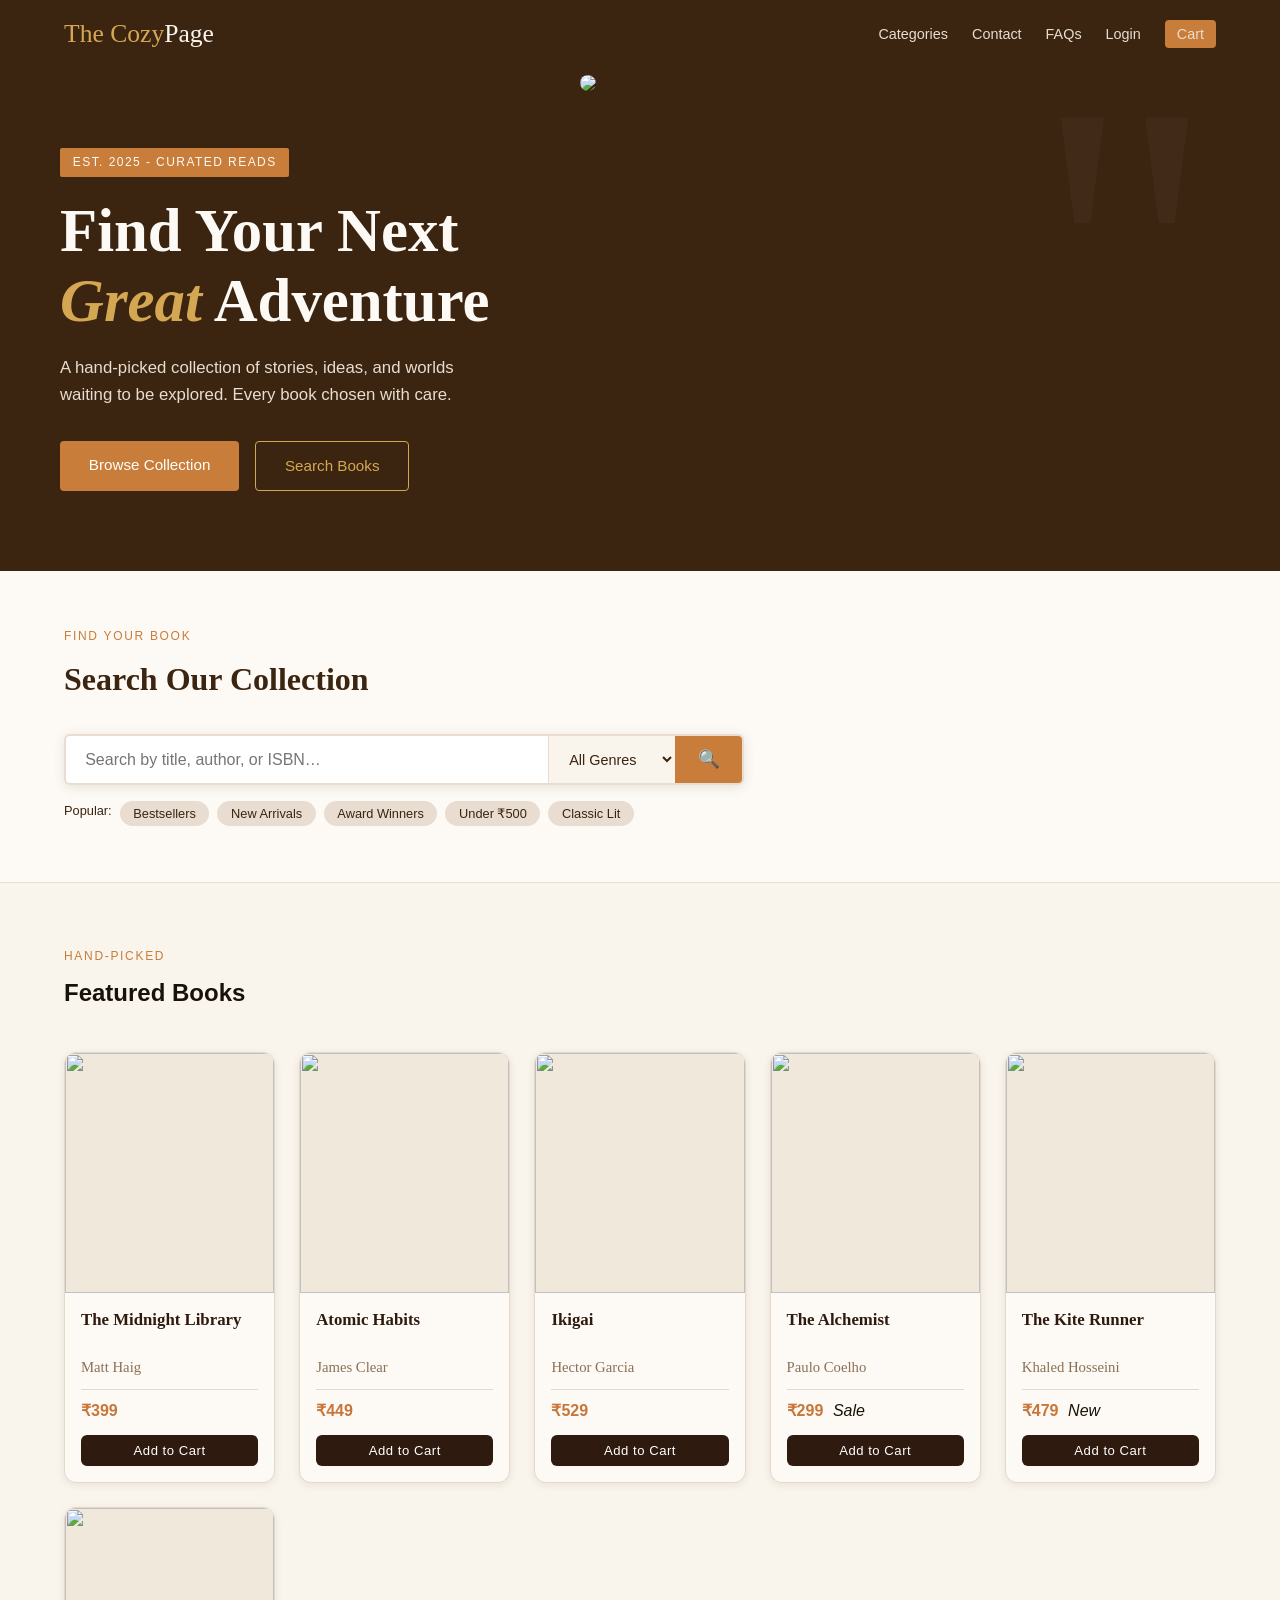
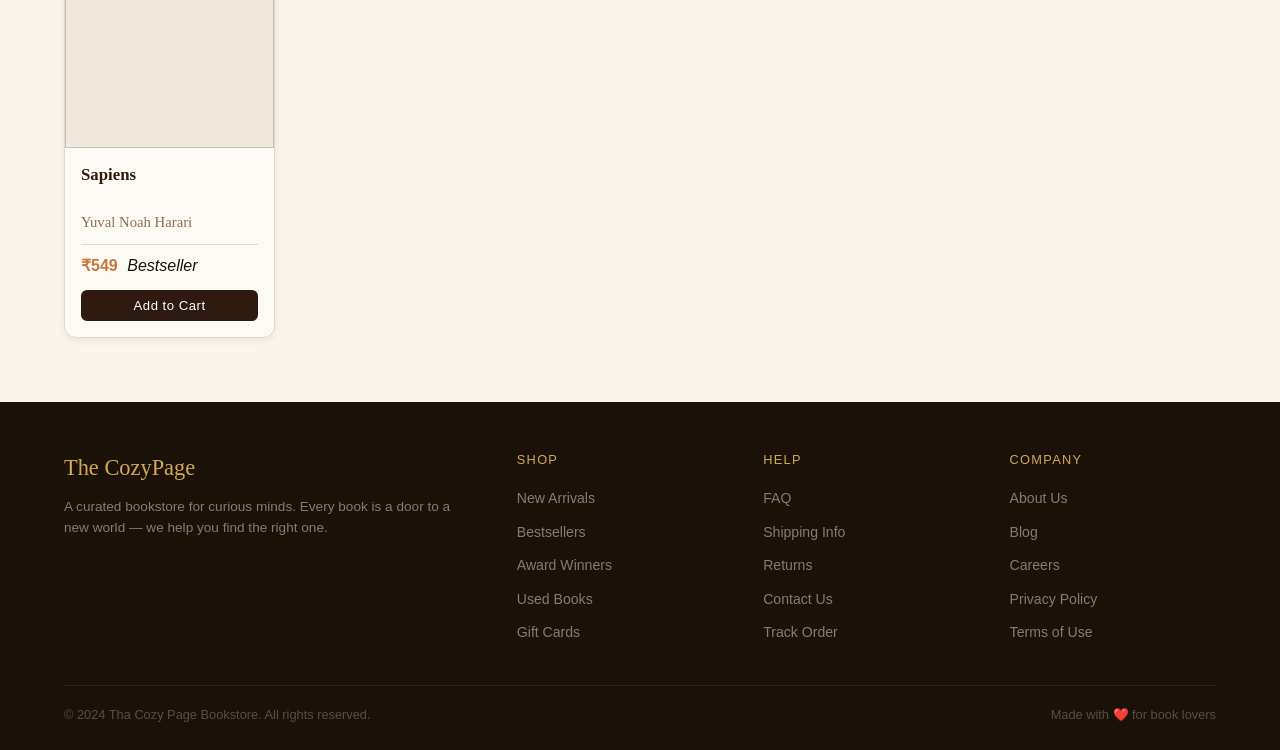
==== index.html @ 145b76ac "first commit" ====
<!DOCTYPE html>
<html lang="en">
<head>
  <meta charset="UTF-8">
  <title>The CozyPage</title>
  <link rel="stylesheet" href="styles.css">
</head>
<body>
<nav>
  <a href="index.html" class="nav-logo">The Cozy<span>Page</span></a>
  <ul class="nav-links">
    <li><a href="categories.html">Categories</a></li>
    <li><a href="contact.html">Contact</a></li>
    <li><a href="FAQs.html">FAQs</a></li>
     <li><a href="login.html">Login</a></li>
    <li><a href="cart.html" class="nav-cta">Cart</a></li>
    
  </ul>
</nav>


<section class="hero">

  <div class="hero-content">
    <span class="hero-tag">Est. 2025 - Curated Reads</span>
    <h1>Find Your Next <br><em> Great</em> Adventure</h1>
    <p>A hand-picked collection of stories, ideas, and worlds waiting to be explored. Every book chosen with care.</p>
    
    <div class="hero-btns">
      <a href="#books" class="btn-primary">Browse Collection</a>
      <a href="#search" class="btn-outline">Search Books</a>
    </div>
  </div>

  <div class="hero-image">
    <img src="https://i.pinimg.com/736x/0d/15/c9/0d15c960d82e0b0d74a51f04281f668b.jpg">
  </div>

</section>


<!-- ── SEARCH ── -->
<section id="search">
  <p class="section-label">Find Your Book</p>
  <h2>Search Our Collection</h2>
  <div class="search-bar">
    <input type="text" placeholder="Search by title, author, or ISBN…" />
    <select>
      <option value="">All Genres</option>
      <option>Fiction</option>
      <option>Non-Fiction</option>
      <option>Mystery</option>
      <option>Sci-Fi</option>
      <option>Romance</option>
      <option>Biography</option>
      <option>Self-Help</option>
      <option>Children</option>
    </select>
    <button>🔍</button>
  </div>
  <div class="search-tags">
    <span>Popular:</span>
    <button class="tag">Bestsellers</button>
    <button class="tag">New Arrivals</button>
    <button class="tag">Award Winners</button>
    <button class="tag">Under ₹500</button>
    <button class="tag">Classic Lit</button>
  </div>
</section>



    <section id="books">
  <div class="section-header">
    <div>
      <p class="section-label">Hand-Picked</p>
      <h2>Featured Books</h2>
    </div>
  </div>
  <div class="books-grid">

    <div class="book-card">
        <div class="imgbook">
      <img src="https://gyaanstore.com/cdn/shop/files/44_fd6f439d-6332-4ed7-8baf-dbf356150eab.png?v=1757535607&width=1946">
    
    </div>
      <div class="book-info">
        <h3>The Midnight Library</h3>
        <p class="author">Matt Haig</p>
        <div class="book-footer">
          <span class="price">₹399</span>
        </div>
        <button class="add-cart">Add to Cart</button>
      </div>
    </div>

    <div class="book-card">
    <div class="imgbook">
      <img src="https://gyaanstore.com/cdn/shop/files/230_2581bdfc-eb21-4ecd-b310-4f79a6f8de88.png?v=1757578371">
    </div>
      <div class="book-info">
        <h3>Atomic Habits</h3>
        <p class="author">James Clear</p>
        <div class="book-footer">
          <span class="price">₹449</span>
        </div>
        <button class="add-cart">Add to Cart</button>
      </div>
    </div>

    <div class="book-card">
       <div class="imgbook">
         <img src="https://gyaanstore.com/cdn/shop/files/234_aaa800ec-5535-4c1e-856a-e003ddf332e5.png?v=1757578335&width=1920">
       </div>
      <div class="book-info">
        <h3>Ikigai</h3>
        
        <p class="author">Hector Garcia</p>
        <div class="book-footer">
          <span class="price">₹529</span>
        </div>
        <button class="add-cart">Add to Cart</button>
      </div>
    </div>

    <div class="book-card">
       <div class="imgbook">
          <img src="https://gyaanstore.com/cdn/shop/files/79_d65ac26c-c257-4756-9b57-41b7d00dacd4.png?v=1757578184&width=1920">
       </div>
      <div class="book-info">
        <h3>The Alchemist</h3>
        <p class="author">Paulo Coelho</p>
        <div class="book-footer">
          <span class="price">₹299</span>
          <span class="badge badge-sale"><i>Sale</i></span>
        </div>
        <button class="add-cart">Add to Cart</button>
      </div>
    </div>

    <div class="book-card">
       <div class="imgbook">
        <img src="https://gyaanstore.com/cdn/shop/files/8_c06b38c0-1517-4685-9bf2-86941a7de9e8.png?v=1757578262">
        </div>
      <div class="book-info">
        <h3>The Kite Runner</h3>
        <p class="author">Khaled Hosseini</p>
        <div class="book-footer">
          <span class="price">₹479</span>
          <span class="badge badge-new"><i>New</i></span>
        </div>
        <button class="add-cart">Add to Cart</button>
      </div>
    </div>

    <div class="book-card">
      <div class="imgbook">
       
      <img src="https://gyaanstore.com/cdn/shop/files/223_6f5f1366-21a9-49a7-9c76-a834d90d28a9.png?v=1757578244&width=1920">
      </div>
      <div class="book-info">
        <h3>Sapiens</h3>
        <p class="author">Yuval Noah Harari</p>
        <div class="book-footer">
          <span class="price">₹549</span>
          <span class="badge badge-best"><i>Bestseller</i></span>
        </div>
        <button class="add-cart">Add to Cart</button>
      </div>
    </div>
  </div>
</section>
  </div>
</section>

<script src="index.js"></script>
</body>
<footer>
  <div class="footer-grid">
    <div class="footer-brand">
      <div class="logo">The CozyPage</div>
      <p>A curated bookstore for curious minds. Every book is a door to a new world — we help you find the right one.</p>
    </div>
    <div class="footer-col">
      <h4>Shop</h4>
      <ul>
        <li><a href="#">New Arrivals</a></li>
        <li><a href="#">Bestsellers</a></li>
        <li><a href="#">Award Winners</a></li>
        <li><a href="#">Used Books</a></li>
        <li><a href="#">Gift Cards</a></li>
      </ul>
    </div>
    <div class="footer-col">
      <h4>Help</h4>
      <ul>
        <li><a href="FAQs.html">FAQ</a></li>
        <li><a href="#">Shipping Info</a></li>
        <li><a href="#">Returns</a></li>
        <li><a href="contact.html">Contact Us</a></li>
        <li><a href="#">Track Order</a></li>
      </ul>
    </div>
    <div class="footer-col">
      <h4>Company</h4>
      <ul>
        <li><a href="#">About Us</a></li>
        <li><a href="#">Blog</a></li>
        <li><a href="#">Careers</a></li>
        <li><a href="#">Privacy Policy</a></li>
        <li><a href="#">Terms of Use</a></li>
      </ul>
    </div>
  </div>
  <div class="footer-bottom">
    <span>©️ 2024 Tha Cozy Page Bookstore. All rights reserved.</span>
    <span>Made with ❤️ for book lovers</span>
  </div>
</footer>
</html>
---- styles.css ----
/* RESET */

* {
  box-sizing: border-box;
  margin: 0;
  padding: 0;
}
body {
  background: #f9f4ec;
  color: #1a1208;
  font-family: 'DM Sans', sans-serif;
  line-height: 1.6;
}
/* cart,index page */
#books { 
  padding: 4rem 5%; 
}
.books-grid { 
  display: grid; 
  grid-template-columns: repeat(auto-fill,minmax(185px, 1fr)); 
  gap: 1.5rem; 
}

.book-card { 
  background: #fdfaf5; 
  border-radius: 12px; 
  border: 1px solid #e5d8c8; 
  overflow: hidden; 
  display: flex; 
  flex-direction: column; 
  transition: transform 0.25s ease,box-shadow 0.25s ease; 
  box-shadow:  0 2px 8px rgba(44,20,8,.08); 
}
.book-card:hover { 
  transform: translateY(-6px); 
  box-shadow:  0 6px 24px rgba(44,20,8,.12);
}
.imgbook { 
  width: 100%; 
  height: 240px; 
  overflow: hidden; 
  position: relative; 
  background: #f0e8da;
}
.imgbook img { 
  width: 100%; 
  height: 100%; 
  object-fit: cover; 
  object-position: top; 
  transition: transform .4s ease;
}
.book-card:hover .imgbook img { 
  transform: scale(1.06);
}
.book-tag { 
  position: absolute;
  top: 10px; 
  left: 10px; 
  font-size: .62rem; 
  font-weight: 600; 
  letter-spacing: .08em; 
  text-transform: uppercase; 
  padding: .22rem .6rem; 
  border-radius: 3px;
}
.tag-best { 
  background: #d4a84b; 
  color: #2e1a0e;
}
.tag-new  { 
  background:#7a8c6e ; 
  color: #fff; 
}
.tag-sale { 
  background: #c0392b; 
  color: #fff;
}
.book-info { 
  padding: 1rem; 
  display: flex; 
  flex-direction: column; 
  flex: 1;
}
.book-info h3 { 
  font-family: 'Cormorant Garamond', Georgia, serif; 
  font-size: 1.05rem; 
  font-weight: 600; 
  color:#2e1a0e; 
  line-height: 1.3; 
  min-height: 2.6rem; 
  margin-bottom: .3rem;
}
.author { 
  font-family: 'Dancing Script', cursive; 
  font-size: .92rem; 
  color: #8b7055; 
  margin-bottom: .6rem;
}
.book-footer { 
  margin-top: auto; 
  display: flex; 
  align-items: center; 
  gap: .6rem; 
  flex-wrap: wrap; 
  padding-top: .5rem; 
  border-top: 1px solid #e5d8c8;
}
.price { 
  font-size: 1rem; 
  font-weight: 600; 
  color: #c8763a;
}
.before-price { 
  font-size: .82rem; 
  color: #bbb; 
  text-decoration: line-through;
}
.add-cart { 
  margin-top: .7rem; 
  width: 100%; 
  padding: .52rem; 
  background:#2e1a0e;
  color: #fff; 
  border: none; 
  border-radius: 6px;
  font-size: .82rem;
  font-weight: 500; 
  letter-spacing: .04em; 
  transition: background 0.25s ease, 
  transform .15s; 
}
.add-cart:hover { 
  background: #c8763a; 
  transform: translateY(-1px);
}

/* NAV */
nav {
  background: #3b2410;
  padding: 0 5%;
  display: flex;
  align-items: center;
  justify-content: space-between;
  height: 68px;
}

.nav-logo {
  font-family: 'Playfair Display', serif;
  font-size: 1.6rem;
  color: #d4a852;
  text-decoration: none;
}

.nav-logo span {
  color: #f9f4ec;
}

.nav-links {
  list-style: none;
  display: flex;
  gap: 1.5rem;
}

.nav-links a {
  color: #e8ddd0;
  text-decoration: none;
  font-size: 0.9rem;
}

.nav-links a:hover {
  color: #d4a852;
}

.nav-cta {
  background: #c97d3a;
  padding: 6px 12px;
  border-radius: 4px;
}

/* HERO */
.hero {
      background: #3b2410;
      color:#f9f4ec;
      padding: 80px 60px;
      gap: 4rem;
      align-items: center;
      position: relative;
      overflow: hidden;
      padding-right: 420px;
      display: flex;
      justify-content: space-between;
    }

    .hero::before {
      content: '"';
      position: absolute;
      right: 5%;
      top: -2rem;
      font-family:'Playfair Display', Georgia, serif;
      font-size: 28rem;
      color: rgba(255,255,255,0.03);
      line-height: 1;
      pointer-events: none;
    }

    .hero-tag {
      display: inline-block;
      background: #c97d3a;
      color:  #fdfaf5;
      font-size: 0.75rem;
      font-weight: 500;
      letter-spacing: 0.12em;
      text-transform: uppercase;
      padding: 0.3rem 0.8rem;
      border-radius: 2px;
      margin-bottom: 1.2rem;
    }

    .hero-image{
    position:absolute;
      
      top:5px;
      right:300px;
      width:400px;
      border-radius:20px;
    
    }
    .hero-image img{
    
      width:500px;
      border-radius: 20px;
      box-shadow: 0 10 25px rgba(0,0,0,0.3);
      transition: transform 0.3s ease;

    }
    .hero-image img:hover{
      transform: scale(1.05);
    }
    .hero-content{
      flex:1;
    }
    .hero h1 {
      font-family: 'Playfair Display', Georgia, serif;
      font-size: clamp(2.4rem, 5vw, 3.8rem);
      line-height: 1.15;
      margin-bottom: 1.2rem;
      color: #fdfaf5;
      grid-column: 1;
    }

    .hero h1 em { color: #d4a852; font-style: italic; }

    .hero p {
      color:#e8ddd0;
      font-size: 1.05rem;
      max-width: 420px;
      margin-bottom: 2rem;
      font-weight: 300;
    }

    .hero-btns { display: flex; gap: 1rem; flex-wrap: wrap; }

    .btn-primary {
      background: #c97d3a;
      color:  #fdfaf5;
      padding: 0.75rem 1.8rem;
      border: none;
      border-radius: 4px;
      font-family: 'DM Sans', sans-serif;
      font-size: 0.95rem;
      font-weight: 500;
      cursor: pointer;
      text-decoration: none;
      display: inline-block;
      transition: background 0.2s, transform 0.15s;
    }
   

    .btn-primary:hover { background: #b56c2a; 
      transform: translateY(-1px);
    }

    .btn-outline {
      background: transparent;
      color: #d4a852;
      padding: 0.75rem 1.8rem;
      border: 1.5px solid #d4a852;
      border-radius: 4px;
      font-family:'DM Sans', sans-serif ;
      font-size: 0.95rem;
      cursor: pointer;
      text-decoration: none;
      display: inline-block;
      transition: background 0.2s;
    }

    .btn-outline:hover { background: rgba(212,168,82,0.12); }

.btn-primary {
  background: #c97d3a;
  color: white;
  text-decoration: none;
  border-radius: 4px;
  display: inline-block;
}

.btn-primary:hover {
  background: #b56c2a;
}


    /* ── SEARCH ── */
    #search {
      background: #fdfaf5;
      padding: 3.5rem 5%;
      border-bottom: 1px solid #e8ddd0;
    }

    .section-label {
      font-size: 0.75rem;
      font-weight: 500;
      letter-spacing: 0.14em;
      text-transform: uppercase;
      color: #c97d3a;
      margin-bottom: 0.5rem;
    }

    #search h2 {
      font-family: 'Playfair Display', Georgia, serif;
      font-size: 2rem;
      color: #3b2410;
      margin-bottom: 1.8rem;
    }

    .search-bar {
      display: flex;
      max-width: 680px;
      border: 2px solid #e8ddd0;
      border-radius: 6px;
      overflow: hidden;
      background: #fff;
      box-shadow: 0 2px 12px rgba(58, 36, 16, 0.12);
      transition: border-color 0.2s;
    }

    .search-bar:focus-within { border-color: #c97d3a; }

    .search-bar input {
      flex: 1;
      border: none;
      outline: none;
      padding: 0.9rem 1.2rem;
      font-family:'DM Sans', sans-serif;
      font-size: 1rem;
      color: #1a1208;
      background: transparent;
    }

    .search-bar select {
      border: none;
      border-left: 1px solid #e8ddd0;
      outline: none;
      padding: 0 1rem;
      font-family: 'DM Sans', sans-serif;
      font-size: 0.9rem;
      color: #3b2410;
      background: #f9f4ec;
      cursor: pointer;
    }

    .search-bar button {
      background: #c97d3a;
      color: #fff;
      border: none;
      padding: 0 1.4rem;
      font-size: 1.1rem;
      cursor: pointer;
      transition: background 0.2s;
    }

    .search-bar button:hover { background: #b56c2a; }

    .search-tags {
      margin-top: 1rem;
      display: flex;
      gap: 0.5rem;
      flex-wrap: wrap;
    }

    .search-tags span {
      font-size: 0.8rem;
      color: #3b2410;
      font-weight: 300;
    }

    .tag {
      background: #e8ddd0;
      border: none;
      padding: 0.3rem 0.85rem;
      border-radius: 20px;
      font-size: 0.8rem;
      color: #3b2410;
      cursor: pointer;
      font-family:'DM Sans', sans-serif;
      transition: background 0.2s;
    }

    .tag:hover { background: #c97d3a; color: #fff;
    }


/* featured books */
    .section-header {
      display: flex;
      justify-content: space-between;
      align-items: flex-end;
      margin-bottom: 2.5rem;
    }


/* footer */
    footer {
      background: #1a1208;
      color: #e8ddd0;
      padding: 3rem 5% 1.5rem;
    }

    .footer-grid {
      display: grid;
      grid-template-columns: 2fr 1fr 1fr 1fr;
      gap: 2.5rem;
      margin-bottom: 2rem;
    }

    .footer-brand .logo {
      font-family: 'Playfair Display', Georgia, serif;
      font-size: 1.4rem;
      color: #d4a852;
      margin-bottom: 0.6rem;
    }

    .footer-brand p {
      font-size: 0.85rem;
      font-weight: 300;
      color: #8a7a6a;
      line-height: 1.6;
    }

    .footer-col h4 {
      font-size: 0.8rem;
      font-weight: 500;
      letter-spacing: 0.1em;
      text-transform: uppercase;
      color: #d4a852;
      margin-bottom: 0.9rem;
    }

    .footer-col ul { list-style: none; }

    .footer-col ul li { margin-bottom: 0.5rem; }

    .footer-col ul li a {
      color: #8a7a6a;
      text-decoration: none;
      font-size: 0.88rem;
      font-weight: 300;
      transition: color 0.2s;
    }

    .footer-col ul li a:hover { color: #e8ddd0; }

    .footer-bottom {
      border-top: 1px solid rgba(255,255,255,0.07);
      padding-top: 1.2rem;
      display: flex;
      justify-content: space-between;
      align-items: center;
      font-size: 0.8rem;
      color: #5a4e44;
    }

/* hero page of faqs,contact */


.page-hero {
  background:#2e1a0e;
  padding: 4rem 5%;
  color: #f7f1e8;
}
.page-hero h1 {
  font-family:'Cormorant Garamond', Georgia, serif;
  font-size: clamp(2rem, 4vw, 3rem);
  font-weight: 600;
  margin-bottom: .6rem;
  color: #fdfaf5;
}

.page-hero p {
  color: #c0b5a8;
  font-weight: 300;
  max-width: 520px;
}
.page-hero a {
  color: #d4a84b;
  text-decoration: underline;
}
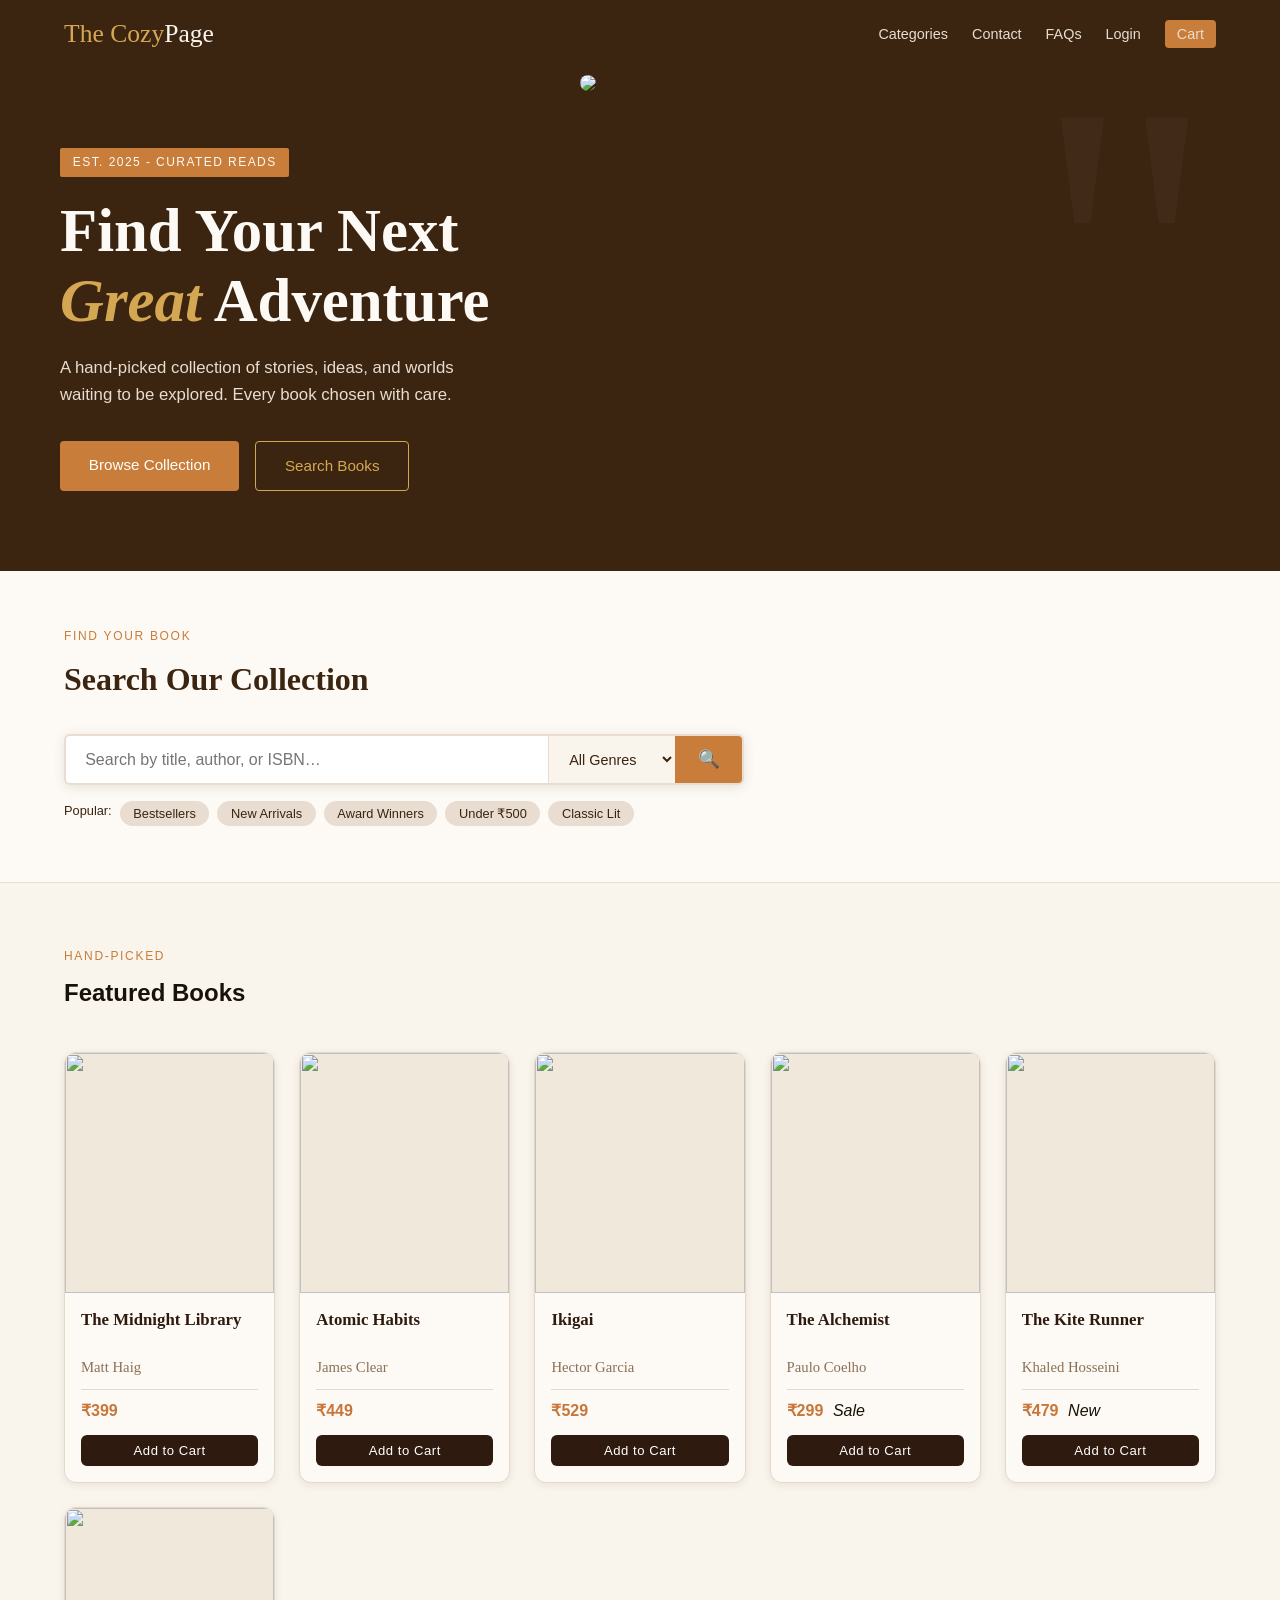
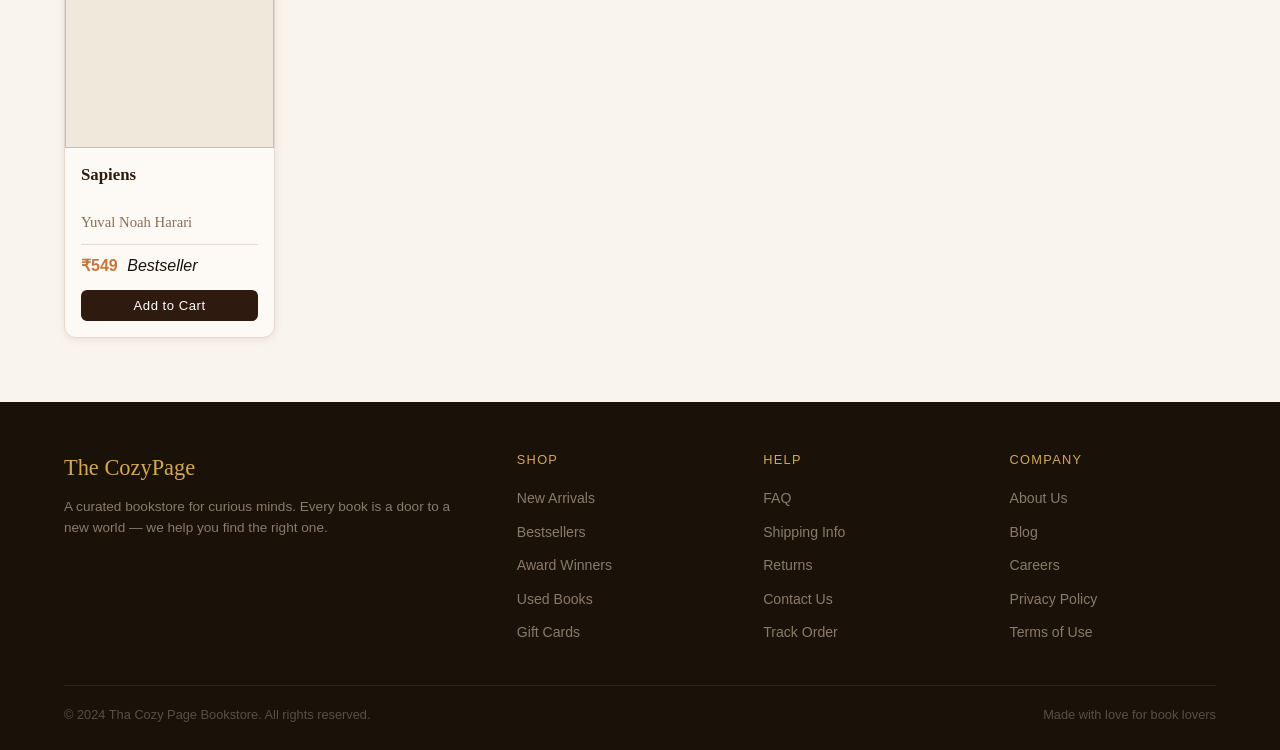
==== commit 1393a549: "Update index.html" ====
--- a/index.html
+++ b/index.html
@@ -214,7 +214,7 @@
   </div>
   <div class="footer-bottom">
     <span>©️ 2024 Tha Cozy Page Bookstore. All rights reserved.</span>
-    <span>Made with ❤️ for book lovers</span>
+    <span>Made with love for book lovers</span>
   </div>
 </footer>
-</html>+</html>
